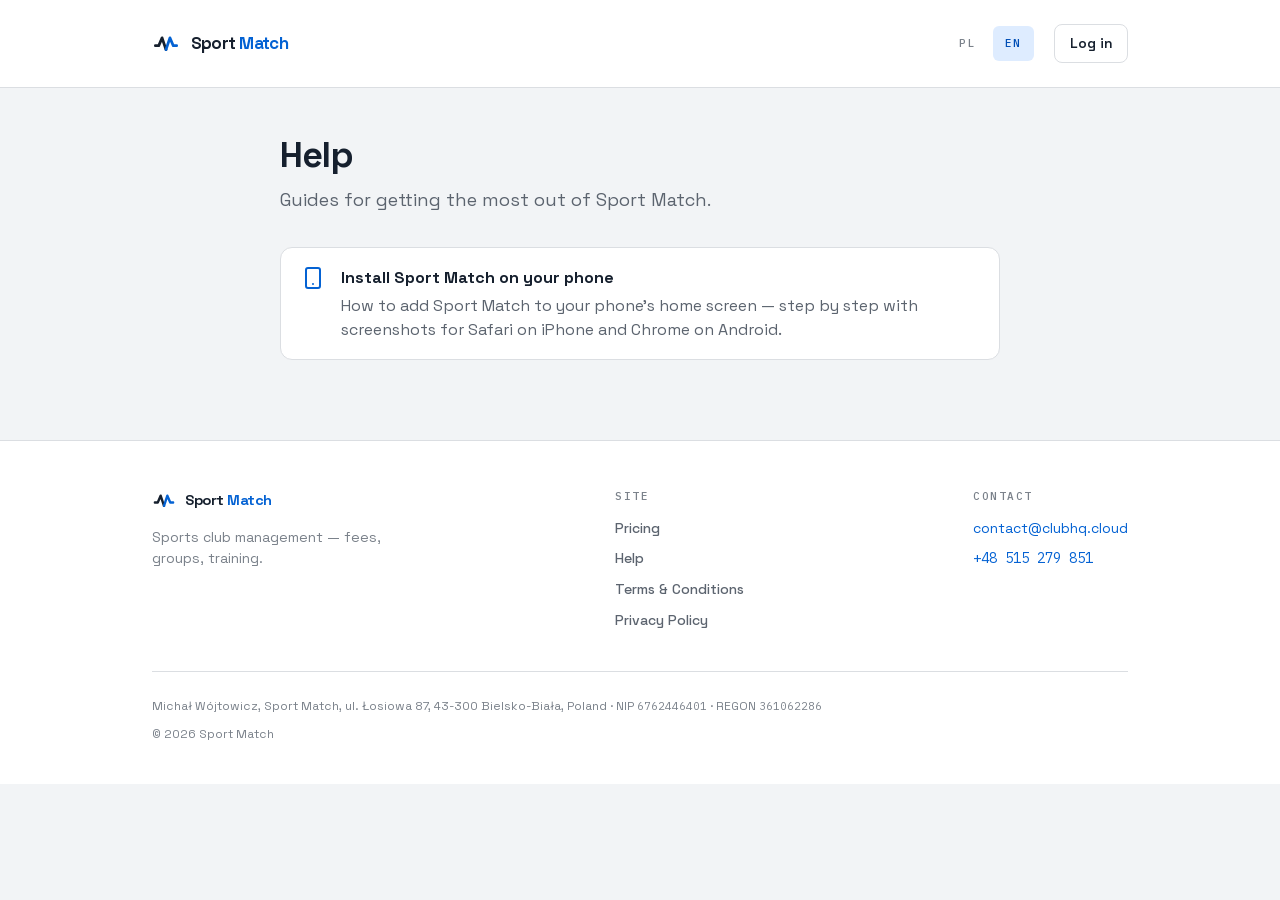
==== help/index.html @ 6a8a887e "Help" ====
<!DOCTYPE html>
<html lang="en">
<head>
    <meta charset="UTF-8">
    <meta name="viewport" content="width=device-width, initial-scale=1.0">
    <title>Help — Sport Match</title>
    <meta name="description" content="Guides for getting the most out of Sport Match.">
    <link rel="canonical" href="https://clubhq.cloud/help/">
    <link rel="alternate" hreflang="en" href="https://clubhq.cloud/help/">
    <link rel="alternate" hreflang="pl" href="https://clubhq.cloud/pomoc/">
    <link rel="alternate" hreflang="x-default" href="https://clubhq.cloud/pomoc/">
    <meta name="theme-color" content="#1a1d29">
    <link rel="icon" href="/favicon.ico" type="image/x-icon">
    <link rel="preload" href="/fonts/space-grotesk-300-700-latin.woff2" as="font" type="font/woff2" crossorigin>
    <link rel="stylesheet" href="/style.css">
    <script src="/script.js" defer></script>
</head>
<body class="lang-en">
    <!-- Generated by tools/help/build.py from tools/help/content.py — edit those, not this file. -->
    <header class="site-header">
        <div class="container">
            <div class="topbar">
                <a href="/" class="lockup tone-auto">
                    <svg viewBox="0 0 100 100" role="img" aria-label="Sport Match">
                        <path d="M12 56 H24 L36 28 L50 70" fill="none" stroke="currentColor" stroke-width="10" stroke-linecap="round" stroke-linejoin="round"/>
                        <path d="M50 70 L64 28 L76 56 H88" fill="none" stroke="var(--chq-mark-accent)" stroke-width="10" stroke-linecap="round" stroke-linejoin="round"/>
                    </svg>
                    <span class="lockup-word">Sport <span>Match</span></span>
                </a>

                <div class="topbar-actions">
                    <div class="lang-switch">
                        <a class="lang-btn" href="/pomoc/" hreflang="pl">PL</a>
                        <a class="lang-btn" href="/help/" hreflang="en" aria-current="page">EN</a>
                    </div>

                    <a href="https://app.clubhq.cloud" class="btn btn-sm btn-ghost">Log in</a>
                </div>
            </div>
        </div>
    </header>

    <main class="help">
        <div class="container">
            <h1>Help</h1>
            <p class="help-lead">Guides for getting the most out of Sport Match.</p>

            <ul class="help-index">
                <li>
                    <a href="/help/install-app/">
                        <span class="help-index-icon"><svg class="icon" viewBox="0 0 24 24" fill="none" stroke="currentColor" stroke-width="2" stroke-linecap="round" stroke-linejoin="round" aria-hidden="true"><rect width="14" height="20" x="5" y="2" rx="2" ry="2"/><path d="M12 18h.01"/></svg></span>
                        <span>
                            <strong>Install Sport Match on your phone</strong>
                            <span>How to add Sport Match to your phone’s home screen — step by step with screenshots for Safari on iPhone and Chrome on Android.</span>
                        </span>
                    </a>
                </li>
            </ul>
        </div>
    </main>

    <footer>
        <div class="container">
            <div class="footer-grid">
                <div class="footer-brand">
                    <a href="/" class="lockup tone-auto">
                        <svg viewBox="0 0 100 100" role="img" aria-label="Sport Match">
                            <path d="M12 56 H24 L36 28 L50 70" fill="none" stroke="currentColor" stroke-width="10" stroke-linecap="round" stroke-linejoin="round"/>
                            <path d="M50 70 L64 28 L76 56 H88" fill="none" stroke="var(--chq-mark-accent)" stroke-width="10" stroke-linecap="round" stroke-linejoin="round"/>
                        </svg>
                        <span class="lockup-word">Sport <span>Match</span></span>
                    </a>
                    <p class="footer-tagline" lang="pl">Zarządzanie klubem sportowym — składki, grupy, treningi.</p>
                    <p class="footer-tagline" lang="en">Sports club management — fees, groups, training.</p>
                </div>

                <nav class="footer-nav">
                    <p class="col-label" lang="pl">Serwis</p>
                    <p class="col-label" lang="en">Site</p>
                    <a href="/#pricing" lang="pl">Cennik</a>
                    <a href="/#pricing" lang="en">Pricing</a>
                    <a href="/pomoc/" lang="pl">Pomoc</a>
                    <a href="/help/" lang="en">Help</a>
                    <a href="/regulamin.html" lang="pl">Regulamin</a>
                    <a href="/terms-and-conditions.html" lang="en">Terms &amp; Conditions</a>
                    <a href="/polityka-prywatnosci.html" lang="pl">Polityka Prywatności</a>
                    <a href="/privacy-policy.html" lang="en">Privacy Policy</a>
                </nav>

                <div class="footer-contact">
                    <p class="col-label" lang="pl">Kontakt</p>
                    <p class="col-label" lang="en">Contact</p>
                    <a href="mailto:kontakt@clubhq.cloud" lang="pl">kontakt@clubhq.cloud</a>
                    <a href="mailto:contact@clubhq.cloud" lang="en">contact@clubhq.cloud</a>
                    <a class="data-num" href="tel:+48515279851">+48 515 279 851</a>
                </div>
            </div>

            <div class="footer-legal">
                <p lang="pl">Michał Wójtowicz, Sport Match, ul. Łosiowa 87, 43-300 Bielsko-Biała &middot; NIP <span class="data-num">6762446401</span> &middot; REGON <span class="data-num">361062286</span></p>
                <p lang="en">Michał Wójtowicz, Sport Match, ul. Łosiowa 87, 43-300 Bielsko-Biała, Poland &middot; NIP <span class="data-num">6762446401</span> &middot; REGON <span class="data-num">361062286</span></p>
                <p>&copy; 2026 Sport Match</p>
            </div>
        </div>
    </footer>
</body>
</html>
---- style.css ----
/* ===========================================================================
   Sport Match (clubhq.cloud) — built on the Sport Match application's design system.

   Every colour below is copied from the app's own tokens
   (AppFrontend/ds-bundle/tokens/colors.css). Nothing here is invented: the
   accent is the logo's offset stem, the neutrals are the cool hue-258 ramp,
   and the status hues sit in the same lightness/chroma band with only the
   hue changing.

   The system's rule for type is that it splits by what the reader *does*
   with it: Space Grotesk for everything read as language, IBM Plex Mono for
   everything compared — amounts, dates, IDs, phone numbers, column headers.

   Surfaces are flat: a hairline border, rounded-xl, no shadow. Elevation
   (shadow-lg) is reserved for things that overlap.
   =========================================================================== */

/* --- Brand webfonts, self-hosted -------------------------------------------
   Vendored from the app (frontend/src/assets/fonts) so the site has no
   third-party runtime dependency and no FOUT from a cross-origin round trip.
   Both are SIL Open Font License 1.1 — see fonts/OFL-*.txt.

   Subsets: latin + latin-ext. latin-ext is required, not optional: the Polish
   copy needs ą ć ę ł ń ó ś ź ż. */

@font-face {
    font-family: 'Space Grotesk';
    font-style: normal;
    font-weight: 300 700;
    font-display: swap;
    src: url('fonts/space-grotesk-300-700-latin-ext.woff2') format('woff2');
    unicode-range: U+0100-02BA, U+02BD-02C5, U+02C7-02CC, U+02CE-02D7, U+02DD-02FF, U+0304, U+0308, U+0329, U+1D00-1DBF, U+1E00-1E9F, U+1EF2-1EFF, U+2020, U+20A0-20AB, U+20AD-20C0, U+2113, U+2C60-2C7F, U+A720-A7FF;
}
@font-face {
    font-family: 'Space Grotesk';
    font-style: normal;
    font-weight: 300 700;
    font-display: swap;
    src: url('fonts/space-grotesk-300-700-latin.woff2') format('woff2');
    unicode-range: U+0000-00FF, U+0131, U+0152-0153, U+02BB-02BC, U+02C6, U+02DA, U+02DC, U+0304, U+0308, U+0329, U+2000-206F, U+20AC, U+2122, U+2191, U+2193, U+2212, U+2215, U+FEFF, U+FFFD;
}
@font-face {
    font-family: 'IBM Plex Mono';
    font-style: normal;
    font-weight: 400;
    font-display: swap;
    src: url('fonts/ibm-plex-mono-400-latin-ext.woff2') format('woff2');
    unicode-range: U+0100-02BA, U+02BD-02C5, U+02C7-02CC, U+02CE-02D7, U+02DD-02FF, U+0304, U+0308, U+0329, U+1D00-1DBF, U+1E00-1E9F, U+1EF2-1EFF, U+2020, U+20A0-20AB, U+20AD-20C0, U+2113, U+2C60-2C7F, U+A720-A7FF;
}
@font-face {
    font-family: 'IBM Plex Mono';
    font-style: normal;
    font-weight: 400;
    font-display: swap;
    src: url('fonts/ibm-plex-mono-400-latin.woff2') format('woff2');
    unicode-range: U+0000-00FF, U+0131, U+0152-0153, U+02BB-02BC, U+02C6, U+02DA, U+02DC, U+0304, U+0308, U+0329, U+2000-206F, U+20AC, U+2122, U+2191, U+2193, U+2212, U+2215, U+FEFF, U+FFFD;
}
@font-face {
    font-family: 'IBM Plex Mono';
    font-style: normal;
    font-weight: 500;
    font-display: swap;
    src: url('fonts/ibm-plex-mono-500-latin-ext.woff2') format('woff2');
    unicode-range: U+0100-02BA, U+02BD-02C5, U+02C7-02CC, U+02CE-02D7, U+02DD-02FF, U+0304, U+0308, U+0329, U+1D00-1DBF, U+1E00-1E9F, U+1EF2-1EFF, U+2020, U+20A0-20AB, U+20AD-20C0, U+2113, U+2C60-2C7F, U+A720-A7FF;
}
@font-face {
    font-family: 'IBM Plex Mono';
    font-style: normal;
    font-weight: 500;
    font-display: swap;
    src: url('fonts/ibm-plex-mono-500-latin.woff2') format('woff2');
    unicode-range: U+0000-00FF, U+0131, U+0152-0153, U+02BB-02BC, U+02C6, U+02DA, U+02DC, U+0304, U+0308, U+0329, U+2000-206F, U+20AC, U+2122, U+2191, U+2193, U+2212, U+2215, U+FEFF, U+FFFD;
}

/* ===========================================================================
   Tokens
   =========================================================================== */

:root {
    /* --- brand ramps, from the app's tokens/colors.css --------------------- */
    --color-slate-50:  oklch(96.5% .004 258);
    --color-slate-100: oklch(93.5% .005 258);
    --color-slate-200: oklch(90%   .006 258);
    --color-slate-300: oklch(84%   .008 258);
    --color-slate-400: oklch(72%   .012 258);
    --color-slate-500: oklch(60%   .016 258);
    --color-slate-600: oklch(50%   .02  258);
    --color-slate-700: oklch(38%   .024 258);
    --color-slate-800: oklch(30%   .028 258);
    --color-slate-900: oklch(24%   .03  258);
    --color-slate-950: oklch(19%   .03  258);

    --color-indigo-50:  oklch(97.5% .012 258);
    --color-indigo-100: oklch(94%   .032 258);
    --color-indigo-200: oklch(88%   .062 258);
    --color-indigo-300: oklch(78%   .11  258);
    --color-indigo-400: oklch(72%   .15  258);
    --color-indigo-600: oklch(52%   .19  258);
    --color-indigo-700: oklch(45%   .18  258);
    --color-indigo-800: oklch(38%   .16  258);
    --color-indigo-950: oklch(24%   .08  258);

    --color-green-100: oklch(94% .04  150);
    --color-green-400: oklch(69% .14  150);
    --color-green-700: oklch(44% .115 150);
    --color-green-950: oklch(24% .05  150);

    --color-amber-100: oklch(95% .05  85);
    --color-amber-400: oklch(76% .14  76);
    --color-amber-700: oklch(52% .13  75);
    --color-amber-950: oklch(27% .06  75);

    --color-red-100: oklch(94% .04  25);
    --color-red-400: oklch(67% .17  25);
    --color-red-600: oklch(50% .18  25);
    --color-red-700: oklch(43% .155 25);
    --color-red-950: oklch(24% .07  25);

    --color-ink:            oklch(24% .03 258);
    --color-accent:         oklch(52% .19 258);
    --color-accent-on-dark: oklch(68% .16 258);
    --surface-inverse:      oklch(21% .03 258);

    /* --- type ------------------------------------------------------------- */
    --font-sans: 'Space Grotesk', ui-sans-serif, system-ui, -apple-system, sans-serif;
    --font-mono: 'IBM Plex Mono', ui-monospace, 'SFMono-Regular', Menlo, monospace;

    --text-xs:   .75rem;
    --text-sm:   .875rem;
    --text-base: 1rem;
    --text-lg:   1.125rem;
    --text-xl:   1.25rem;
    --text-2xl:  1.5rem;
    --text-3xl:  1.875rem;
    --text-4xl:  2.25rem;

    /* The app's scale stops at 4xl because product screens never need display
       type. A landing page does, so it is extended upward on the same ratio —
       and obeys the system's own rule that the bigger a heading gets, the
       tighter it tracks. */
    --text-display: clamp(2.25rem, 1.15rem + 4.4vw, 3.5rem);
    --text-section: clamp(1.875rem, 1.55rem + 1.1vw, 2.25rem);

    /* --- shape, motion, measure ------------------------------------------- */
    --radius-md: .375rem;
    --radius-lg: .5rem;
    --radius-xl: .75rem;

    --ease-brand: cubic-bezier(.2, .7, .2, 1);
    --dur-color: 120ms;   /* colour / hover   */
    --dur-ui:    180ms;   /* switch / tab     */
    --dur-panel: 260ms;   /* dialog / toast   */

    --container:       64rem;   /* --container-5xl */
    --container-prose: 48rem;   /* --container-3xl, for legal pages */

    /* Shadows are cool and tight — ink at 5–12% alpha, never black. */
    --shadow-lg: 0 4px 8px oklch(24% .03 258 / .06), 0 20px 44px oklch(24% .03 258 / .12);

    /* --- semantic roles, named as the design system names them ------------ */
    --surface-page:   var(--color-slate-50);
    --surface-card:   #fff;
    --surface-inset:  var(--color-slate-100);
    --surface-hero:   var(--surface-inverse);
    --border-subtle:  var(--color-slate-200);
    --border-default: var(--color-slate-300);
    --text-primary:   var(--color-slate-900);
    --text-secondary: var(--color-slate-600);
    --text-tertiary:  var(--color-slate-500);
    --accent-text:    var(--color-accent);
    --accent-soft-bg: var(--color-indigo-100);
    --accent-soft-fg: var(--color-indigo-700);

    --action-primary:        var(--color-indigo-600);
    --action-primary-hover:  var(--color-indigo-700);
    --action-primary-active: var(--color-indigo-800);

    --success-bg: var(--color-green-100); --success-fg: var(--color-green-700);
    --warning-bg: var(--color-amber-100); --warning-fg: var(--color-amber-700);
    --danger-bg:  var(--color-red-100);   --danger-fg:  var(--color-red-700);
}

/* Dark theme. The app pairs every light class with a `dark:` variant, so the
   site does too. Not an inversion: the ink hero lifts to slate-900 so it still
   reads as a panel above a slate-950 page, and accent text moves to
   --accent-on-dark, which is exactly what that token exists for.

   Driven by the OS preference. The [data-theme] blocks below let a theme
   toggle override it later — matching the app's own ThemeSwitcher — without
   touching any of the styling above. */
@media (prefers-color-scheme: dark) {
    :root {
        --surface-page:   var(--color-slate-950);
        --surface-card:   var(--color-slate-900);
        --surface-inset:  var(--color-slate-800);
        --surface-hero:   var(--color-slate-900);
        --border-subtle:  var(--color-slate-800);
        --border-default: var(--color-slate-700);
        --text-primary:   var(--color-slate-100);
        --text-secondary: var(--color-slate-300);
        --text-tertiary:  var(--color-slate-400);
        --accent-text:    var(--color-accent-on-dark);
        --accent-soft-bg: var(--color-indigo-950);
        --accent-soft-fg: var(--color-indigo-400);
        --success-bg: var(--color-green-950); --success-fg: var(--color-green-400);
        --warning-bg: var(--color-amber-950); --warning-fg: var(--color-amber-400);
        --danger-bg:  var(--color-red-950);   --danger-fg:  var(--color-red-400);
    }
}

:root[data-theme="dark"] {
    --surface-page:   var(--color-slate-950);
    --surface-card:   var(--color-slate-900);
    --surface-inset:  var(--color-slate-800);
    --surface-hero:   var(--color-slate-900);
    --border-subtle:  var(--color-slate-800);
    --border-default: var(--color-slate-700);
    --text-primary:   var(--color-slate-100);
    --text-secondary: var(--color-slate-300);
    --text-tertiary:  var(--color-slate-400);
    --accent-text:    var(--color-accent-on-dark);
    --accent-soft-bg: var(--color-indigo-950);
    --accent-soft-fg: var(--color-indigo-400);
    --success-bg: var(--color-green-950); --success-fg: var(--color-green-400);
    --warning-bg: var(--color-amber-950); --warning-fg: var(--color-amber-400);
    --danger-bg:  var(--color-red-950);   --danger-fg:  var(--color-red-400);
}

:root[data-theme="light"] {
    --surface-page:   var(--color-slate-50);
    --surface-card:   #fff;
    --surface-inset:  var(--color-slate-100);
    --surface-hero:   var(--surface-inverse);
    --border-subtle:  var(--color-slate-200);
    --border-default: var(--color-slate-300);
    --text-primary:   var(--color-slate-900);
    --text-secondary: var(--color-slate-600);
    --text-tertiary:  var(--color-slate-500);
    --accent-text:    var(--color-accent);
    --accent-soft-bg: var(--color-indigo-100);
    --accent-soft-fg: var(--color-indigo-700);
    --success-bg: var(--color-green-100); --success-fg: var(--color-green-700);
    --warning-bg: var(--color-amber-100); --warning-fg: var(--color-amber-700);
    --danger-bg:  var(--color-red-100);   --danger-fg:  var(--color-red-700);
}

/* ===========================================================================
   Base
   =========================================================================== */

*, *::before, *::after {
    box-sizing: border-box;
}

body {
    margin: 0;
    font-family: var(--font-sans);
    font-size: var(--text-base);
    line-height: 1.5;
    color: var(--text-primary);
    background-color: var(--surface-page);
    -webkit-font-smoothing: antialiased;
    -moz-osx-font-smoothing: grayscale;
}

/* Space Grotesk needs negative tracking as it scales up, and headings are the
   one place the brand is emphatic about it. */
h1, h2, h3, h4 {
    margin: 0;
    font-weight: 700;
    text-wrap: balance;
}

h1 { letter-spacing: -.035em; line-height: 1.06; }
h2 { letter-spacing: -.03em;  line-height: 1.12; }
h3, h4 { letter-spacing: -.02em; }

p {
    margin: 0;
    text-wrap: pretty;
}

a {
    color: var(--accent-text);
    text-decoration: none;
}

a:hover {
    text-decoration: underline;
}

/* Focus is a 3px accent ring at 32% — never a browser default outline. */
:focus-visible {
    outline: 3px solid oklch(52% .19 258 / .32);
    outline-offset: 1px;
    border-radius: var(--radius-md);
}

table {
    border-collapse: collapse;
    font-variant-numeric: tabular-nums;
}

img {
    max-width: 100%;
}

/* --- the brand text roles, from the app's index.css --------------------- */

/* Small mono label above a heading. */
.eyebrow {
    font-family: var(--font-mono);
    font-size: 11px;
    font-weight: 500;
    line-height: 1.45;
    letter-spacing: .2em;
    text-transform: uppercase;
}

/* Table column header — same device, tracked tighter because a header row
   carries several side by side. */
.col-label {
    font-family: var(--font-mono);
    font-size: 11px;
    font-weight: 500;
    line-height: 1.45;
    letter-spacing: .14em;
    text-transform: uppercase;
}

/* Anything the reader compares down a column: money, dates, IDs, phones. */
.data-num {
    font-family: var(--font-mono);
    font-variant-numeric: tabular-nums;
    letter-spacing: 0;
}

/* ===========================================================================
   Layout
   =========================================================================== */

.container {
    width: 100%;
    max-width: var(--container);
    margin-inline: auto;
    padding-inline: 1.5rem;
}

.section {
    padding-block: clamp(3.5rem, 8vw, 5.5rem);
}

.section-inset {
    background-color: var(--surface-inset);
}

.section-head {
    display: flex;
    flex-direction: column;
    gap: .75rem;
    margin-bottom: 2.5rem;
}

.section-head .eyebrow { color: var(--text-tertiary); }
.section-head h2 { font-size: var(--text-section); }

.section-head p {
    color: var(--text-secondary);
    font-size: var(--text-lg);
    max-width: 60ch;
}

/* ===========================================================================
   Brand lockup — Sport Match's "Pulse": a pulse line whose peak forms an M,
   the first half in ink (currentColor), the second in --chq-mark-accent —
   two sides meeting at the low point — so a tone is just a pair of CSS
   values. Per the brand's handoff rules the stroke is never split anywhere
   but that low point, never outlined, and never rotated.
   =========================================================================== */

.lockup {
    display: inline-flex;
    align-items: center;
    gap: .38em;
    font-size: 28px;
    text-decoration: none;
}

.lockup:hover { text-decoration: none; }

.lockup svg {
    width: 1em;
    height: 1em;
    display: block;
    flex: none;
}

.lockup-word {
    font-weight: 700;
    font-size: .6em;
    letter-spacing: -.035em;
    white-space: nowrap;
}

/* Under 360px the bar cannot hold the mark, the wordmark, the language switch
   and the login button at once, so the top bar's lockup falls back to the mark
   alone — the svg carries aria-label="Sport Match", so the link keeps its name. The
   footer lockup has the width to spare and is left whole. */
.topbar .lockup-word { display: none; }

@media (min-width: 22.5rem) {
    .topbar .lockup-word { display: inline; }
}

.lockup-word span { color: var(--chq-mark-accent); }

.tone-auto { color: var(--text-primary); --chq-mark-accent: var(--accent-text); }
.tone-dark { color: #fff; --chq-mark-accent: oklch(72% .15 258); } /* the brand's own accent-on-ink */

/* ===========================================================================
   Top bar — used light on the legal pages, and inside the ink hero on the
   home page (see .hero .topbar below).
   =========================================================================== */

.topbar {
    display: flex;
    align-items: center;
    justify-content: space-between;
    gap: .75rem;
    padding-block: 1.5rem;
}

.site-header {
    border-bottom: 1px solid var(--border-subtle);
    background-color: var(--surface-card);
}

/* Everything that sits opposite the lockup: the language switch, then the way
   into the app. The login button is the only call to action in the bar, so it
   goes last — furthest right, where the eye lands after the copy.

   The gap sets the button apart from the language switch rather than letting
   the two read as one control group: they do unrelated jobs, and the switch is
   quiet text against a bordered call to action.

   Three items on one line is a tight fit on a 360px phone once the label is
   the Polish "Zaloguj się", so the bar runs on narrower gaps and a compact
   button and only loosens up once there is room for it. */
.topbar-actions {
    display: flex;
    align-items: center;
    gap: .75rem;
}

.topbar-actions .btn { padding-inline: .75rem; }

@media (min-width: 30rem) {
    .topbar { gap: 1rem; }
    .topbar-actions { gap: 1.25rem; }
    .topbar-actions .btn { padding-inline: .9rem; }
}

.lang-switch {
    display: flex;
    gap: .25rem;
}

.lang-btn {
    font-family: var(--font-mono);
    font-size: 11px;
    font-weight: 500;
    letter-spacing: .14em;
    text-transform: uppercase;
    padding: .5rem .7rem;
    border-radius: var(--radius-md);
    border: 1px solid transparent;
    background: none;
    cursor: pointer;
    color: var(--text-tertiary);
    transition: color var(--dur-color) var(--ease-brand),
                background-color var(--dur-color) var(--ease-brand),
                border-color var(--dur-color) var(--ease-brand);
}

.lang-btn:hover {
    color: var(--text-primary);
    background-color: var(--surface-inset);
    text-decoration: none;
}

/* On the home page the switch is a pair of buttons toggling one bilingual
   document, so the active one is aria-pressed. On the legal pages each
   language is its own URL, so the switch is a pair of links and the active
   one is aria-current. Same treatment either way. */
.lang-btn[aria-pressed="true"],
.lang-btn[aria-current="page"] {
    color: var(--accent-soft-fg);
    background-color: var(--accent-soft-bg);
}

/* ===========================================================================
   Hero — the one full-bleed ink panel on the site.

   The design system reserves --surface-inverse for exactly two things: the
   marketing/auth panel and tooltips. A landing hero *is* the marketing panel,
   so it gets the ink — and nothing else does, which is what keeps it
   emphatic.
   =========================================================================== */

.hero {
    background-color: var(--surface-hero);
    border-bottom: 1px solid oklch(100% 0 0 / .08);
    color: #fff;

    /* On-ink roles for the hero's own copy and controls. Borders are
       translucent white rather than fixed greys, so they sit correctly on the
       ink at 0.21 (light) and slate-900 (dark) alike. */
    --on-ink-2:      var(--color-slate-300);
    --on-ink-3:      var(--color-slate-400);
    --on-ink-border: oklch(100% 0 0 / .10);
}

.hero .lang-btn { color: var(--on-ink-3); }

.hero .lang-btn:hover {
    color: #fff;
    background-color: oklch(100% 0 0 / .06);
}

.hero .lang-btn[aria-pressed="true"],
.hero .lang-btn[aria-current="page"] {
    color: var(--color-accent-on-dark);
    background-color: oklch(100% 0 0 / .07);
    border-color: var(--on-ink-border);
}

.hero-grid {
    display: grid;
    gap: clamp(2.5rem, 5vw, 4rem);
    padding-block: clamp(2.5rem, 6vw, 4.5rem) clamp(3.5rem, 7vw, 5.5rem);
    align-items: center;
}

@media (min-width: 62rem) {
    .hero-grid { grid-template-columns: 1.05fr .95fr; }
}

.hero-copy {
    display: flex;
    flex-direction: column;
    align-items: flex-start;
    gap: 1.25rem;
}

.hero-copy .eyebrow { color: var(--color-accent-on-dark); }
.hero-copy h1 { font-size: var(--text-display); }

.hero-copy .lede {
    font-size: var(--text-lg);
    line-height: 1.6;
    color: var(--on-ink-2);
    max-width: 46ch;
}

.hero-actions {
    display: flex;
    flex-wrap: wrap;
    gap: .75rem;
    margin-top: .5rem;
}

/* ===========================================================================
   Buttons
   =========================================================================== */

.btn {
    display: inline-flex;
    align-items: center;
    justify-content: center;
    gap: .5rem;
    padding: .8rem 1.35rem;
    font-family: var(--font-sans);
    font-size: var(--text-base);
    font-weight: 600;
    border-radius: var(--radius-lg);
    border: 1px solid transparent;
    cursor: pointer;
    text-decoration: none;
    white-space: nowrap;
    transition: background-color var(--dur-color) var(--ease-brand),
                border-color var(--dur-color) var(--ease-brand),
                color var(--dur-color) var(--ease-brand);
}

.btn:hover { text-decoration: none; }

.btn-primary { background-color: var(--action-primary); color: #fff; }
.btn-primary:hover { background-color: var(--action-primary-hover); }
.btn-primary:active { background-color: var(--action-primary-active); }

.btn-primary:disabled {
    background-color: var(--color-slate-400);
    cursor: default;
}

/* The ghost pair: same shape, one for the ink hero and one for light surfaces
   like the legal pages' header. */
.btn-ghost {
    background: none;
    color: var(--text-primary);
    border-color: var(--border-subtle);
}

.btn-ghost:hover {
    background-color: var(--surface-inset);
    border-color: var(--border-default);
}

.btn-ghost-dark {
    background: none;
    color: #fff;
    border-color: var(--on-ink-border);
}

.btn-ghost-dark:hover {
    background-color: oklch(100% 0 0 / .06);
    border-color: oklch(100% 0 0 / .2);
}

.btn-sm { padding: .5rem .9rem; font-size: var(--text-sm); }
.btn-block { width: 100%; }

/* ===========================================================================
   The hero's product preview.

   Three real screens behind tabs — the week's sessions, who has confirmed for
   them, and what the club is owed. The calendar leads deliberately: it is the
   part of the week a coach actually plans around, and it opens on something
   the visitor can act on rather than on somebody's arrears.

   The product is themeable, so the preview carries the app's own theme
   switcher and demonstrates it. Both states are one token set, swapped by
   [data-preview-theme]; every rule below reads a token and never a theme
   value directly, which is the same discipline the page itself uses.

   Dark is the default: on the ink panel it recedes, so the headline still
   leads. Switched to bright it becomes a light panel sitting on dark — the
   "things that overlap" case the system reserves shadow-lg for — so
   elevation appears exactly then and not before.
   =========================================================================== */

.preview {
    /* --- dark (default): translucent white over the ink panel ------------- */
    --app-card:      oklch(100% 0 0 / .04);
    --app-inset:     oklch(100% 0 0 / .02);
    --app-rule:      oklch(100% 0 0 / .08);
    --app-border:    oklch(100% 0 0 / .10);
    --app-ink:       #fff;
    --app-3:         var(--color-slate-400);
    --app-avatar-bg: oklch(100% 0 0 / .10);
    --app-shadow:    none;

    --app-paid-bg: oklch(69% .14 150 / .16); --app-paid-fg: var(--color-green-400);
    --app-due-bg:  oklch(76% .14 76  / .16); --app-due-fg:  var(--color-amber-400);
    --app-over-bg: oklch(67% .17 25  / .16); --app-over-fg: var(--color-red-400);

    --app-amt-over: var(--color-red-400);
    --app-amt-due:  var(--color-amber-400);
    --app-amt-zero: var(--color-slate-400);

    /* Tabs and theme switcher, mirroring ThemeSwitcher.tsx's compact variant. */
    --app-btn-fg:       var(--color-slate-400);
    --app-btn-hover-bg: oklch(100% 0 0 / .06);
    --app-btn-on-bg:    oklch(24% .08 258 / .55);
    --app-btn-on-fg:    var(--color-indigo-300);

    background-color: var(--app-card);
    border: 1px solid var(--app-border);
    border-radius: var(--radius-xl);
    overflow: hidden;
    box-shadow: var(--app-shadow);
    /* .hero sets color:#fff — anchor it so nothing inside inherits by accident. */
    color: var(--app-ink);
}

/* --- bright: the app's own default surface ------------------------------ */
.preview[data-preview-theme="light"] {
    --app-card:      #fff;
    --app-inset:     var(--color-slate-50);
    --app-rule:      var(--color-slate-200);
    --app-border:    var(--color-slate-300);
    --app-ink:       var(--color-slate-900);
    --app-3:         var(--color-slate-500);
    --app-avatar-bg: var(--color-slate-100);
    --app-shadow:    var(--shadow-lg);

    --app-paid-bg: var(--color-green-100); --app-paid-fg: var(--color-green-700);
    --app-due-bg:  var(--color-amber-100); --app-due-fg:  var(--color-amber-700);
    --app-over-bg: var(--color-red-100);   --app-over-fg: var(--color-red-700);

    --app-amt-over: var(--color-red-600);
    --app-amt-due:  var(--color-amber-700);
    --app-amt-zero: var(--color-slate-400);

    --app-btn-fg:       var(--color-slate-500);
    --app-btn-hover-bg: var(--color-slate-50);
    --app-btn-on-bg:    var(--color-indigo-50);
    --app-btn-on-fg:    var(--color-indigo-700);
}

.preview-head {
    display: flex;
    align-items: center;
    justify-content: space-between;
    flex-wrap: wrap;
    gap: .5rem 1rem;
    padding: .7rem .8rem;
    border-bottom: 1px solid var(--app-rule);
}

/* Tabs carry the same mono label treatment as a column header — they name
   three screens, which is exactly what a col-label does elsewhere. */
.preview-tabs {
    display: flex;
    align-items: center;
    gap: .15rem;
    min-width: 0;
}

.preview-tabs button {
    font-family: var(--font-mono);
    font-size: 11px;
    font-weight: 500;
    letter-spacing: .14em;
    text-transform: uppercase;
    white-space: nowrap;
    padding: .4rem .6rem;
    border: 0;
    border-radius: var(--radius-md);
    background: none;
    color: var(--app-btn-fg);
    cursor: pointer;
    transition: background-color var(--dur-color) var(--ease-brand),
                color var(--dur-color) var(--ease-brand);
}

.preview-tabs button:hover { background-color: var(--app-btn-hover-bg); }

.preview-tabs button[aria-selected="true"] {
    background-color: var(--app-btn-on-bg);
    color: var(--app-btn-on-fg);
}

.preview-panel[hidden] { display: none; }

.preview-note {
    padding: .95rem 1.25rem .35rem;
    font-size: var(--text-sm);
    color: var(--app-3);
}

/* Icon-only buttons in a row — geometry lifted from the compact variant:
   p-1.5, rounded-md, gap-1, 14px lucide icons. */
.preview-theme {
    display: flex;
    align-items: center;
    gap: .25rem;
    flex: none;
}

.preview-theme button {
    display: grid;
    place-items: center;
    padding: .375rem;
    background: none;
    border: 0;
    border-radius: var(--radius-md);
    color: var(--app-btn-fg);
    cursor: pointer;
    transition: background-color var(--dur-color) var(--ease-brand),
                color var(--dur-color) var(--ease-brand);
}

.preview-theme button:hover { background-color: var(--app-btn-hover-bg); }

.preview-theme button[aria-pressed="true"] {
    background-color: var(--app-btn-on-bg);
    color: var(--app-btn-on-fg);
}

.preview-theme svg { width: 14px; height: 14px; display: block; }

.preview-scroll { overflow-x: auto; }

.preview table { width: 100%; min-width: 22rem; }

.preview thead th {
    padding: .7rem 1.25rem;
    text-align: left;
    color: var(--app-3);
    border-bottom: 1px solid var(--app-rule);
    font-weight: 500;
}

.preview thead th.num,
.preview tbody td.num { text-align: right; }

.preview tbody td {
    padding: .85rem 1.25rem;
    font-size: var(--text-sm);
    border-bottom: 1px solid var(--app-rule);
}

.preview tbody tr:last-child td { border-bottom: 0; }

.preview .person {
    display: flex;
    align-items: center;
    gap: .6rem;
    color: var(--app-ink);
}

.avatar {
    width: 26px;
    height: 26px;
    border-radius: 999px;
    flex: none;
    background-color: var(--app-avatar-bg);
    border: 1px solid var(--app-rule);
    font-family: var(--font-mono);
    font-size: 10px;
    font-weight: 500;
    display: grid;
    place-items: center;
    color: var(--app-3);
}

.preview-foot {
    display: flex;
    align-items: baseline;
    justify-content: space-between;
    gap: 1rem;
    padding: .9rem 1.25rem;
    border-top: 1px solid var(--app-rule);
    background-color: var(--app-inset);
}

.preview-foot .col-label { color: var(--app-3); }

.preview-foot .total {
    font-size: var(--text-base);
    font-weight: 500;
    color: var(--app-amt-over);
}

/* Amounts carry their state in colour as well as in sign. */
.preview .amt-overdue { color: var(--app-amt-over); }
.preview .amt-due     { color: var(--app-amt-due); }
.preview .amt-zero    { color: var(--app-amt-zero); }

/* ===========================================================================
   Status chips
   =========================================================================== */

.chip {
    display: inline-block;
    padding: .2rem .5rem;
    border-radius: var(--radius-md);
    font-family: var(--font-mono);
    font-size: 10px;
    font-weight: 500;
    letter-spacing: .1em;
    text-transform: uppercase;
    white-space: nowrap;
}

/* Inside the preview the chips follow the preview's own theme. */
.preview .chip-paid    { background-color: var(--app-paid-bg); color: var(--app-paid-fg); }
.preview .chip-due     { background-color: var(--app-due-bg);  color: var(--app-due-fg); }
.preview .chip-overdue { background-color: var(--app-over-bg); color: var(--app-over-fg); }

/* Everywhere else they follow the page theme. */
.chip-success { background-color: var(--success-bg); color: var(--success-fg); }
.chip-warning { background-color: var(--warning-bg); color: var(--warning-fg); }
.chip-danger  { background-color: var(--danger-bg);  color: var(--danger-fg); }
.chip-accent  { background-color: var(--accent-soft-bg); color: var(--accent-soft-fg); }

/* ===========================================================================
   Feature cards — flat, hairline, no shadow.
   =========================================================================== */

.card-grid {
    display: grid;
    gap: 1.25rem;
}

@media (min-width: 40rem) {
    .card-grid { grid-template-columns: repeat(2, 1fr); }
}

.card {
    background-color: var(--surface-card);
    border: 1px solid var(--border-subtle);
    border-radius: var(--radius-xl);
    padding: 1.5rem;
    display: flex;
    flex-direction: column;
    gap: .6rem;
    transition: border-color var(--dur-ui) var(--ease-brand);
}

.card:hover { border-color: var(--border-default); }
.card .eyebrow { color: var(--accent-text); }
.card h3 { font-size: var(--text-xl); }

.card p {
    color: var(--text-secondary);
    font-size: var(--text-sm);
    line-height: 1.65;
}

.card-fields {
    display: flex;
    flex-wrap: wrap;
    gap: .4rem;
    margin-top: auto;
    padding-top: 1rem;
    border-top: 1px solid var(--border-subtle);
}

.field {
    font-family: var(--font-mono);
    font-size: 10px;
    font-weight: 500;
    letter-spacing: .1em;
    text-transform: uppercase;
    color: var(--text-tertiary);
    background-color: var(--surface-inset);
    border-radius: var(--radius-md);
    padding: .25rem .5rem;
}

/* ===========================================================================
   Pricing — a comparison table, not three cards.

   The system's rule is that anything read *down a column* is mono and
   tabular. Three prices beside three member limits is the definition of that,
   so pricing gets the same treatment the app gives money everywhere else.
   =========================================================================== */

.price-wrap {
    background-color: var(--surface-card);
    border: 1px solid var(--border-subtle);
    border-radius: var(--radius-xl);
    overflow: hidden;
}

.price-scroll { overflow-x: auto; }

.price-table {
    width: 100%;
    min-width: 34rem;
}

.price-table thead th {
    padding: .9rem 1.25rem;
    text-align: left;
    font-weight: 500;
    color: var(--text-tertiary);
    background-color: var(--surface-inset);
    border-bottom: 1px solid var(--border-subtle);
}

.price-table th.num, .price-table td.num,
.price-table th.act, .price-table td.act { text-align: right; }

.price-table tbody td {
    padding: 1.1rem 1.25rem;
    border-bottom: 1px solid var(--border-subtle);
    vertical-align: middle;
}

.price-table tbody tr:last-child td { border-bottom: 0; }

.price-table .plan {
    display: flex;
    align-items: center;
    gap: .6rem;
    font-size: var(--text-lg);
    font-weight: 600;
    letter-spacing: -.02em;
}

.price-table .limit {
    color: var(--text-secondary);
    font-size: var(--text-sm);
}

.price-table .amount {
    font-size: var(--text-xl);
    font-weight: 500;
}

/* The recommended row is marked by an accent stripe on the row itself — the
   one place the accent is used as a surface outside a button. */
.price-table tr.featured { background-color: var(--accent-soft-bg); }
.price-table tr.featured td:first-child { box-shadow: inset 3px 0 0 var(--action-primary); }
.price-table tr.featured .amount { color: var(--accent-soft-fg); }

/* ---------------------------------------------------------------------------
   Plan comparison
   The table IS the comparison: one column per plan, one row per capability, so
   the difference between the two plans is read down a column rather than
   reconstructed from two separate feature lists. The AI Boost column carries
   the accent as a surface for its whole height — the same "accent as a
   surface only here" exception the old featured row had, moved from a row to
   a column because that is the axis that now means something.
   --------------------------------------------------------------------------- */

.plan-table {
    width: 100%;
    /* Four columns now — the feature label plus three plans. Below this the wrapper
       scrolls horizontally rather than letting the columns crush together. */
    min-width: 58rem;
    border-collapse: collapse;
}

.plan-table thead th {
    padding: 1.25rem;
    text-align: left;
    vertical-align: bottom;
    background-color: var(--surface-inset);
    border-bottom: 1px solid var(--border-subtle);
    font-weight: 500;
}

/* Each plan header stacks name / price / unit / who it covers. */
.plan-table .plan-col { text-align: center; }

.plan-table .plan-name {
    display: flex;
    align-items: center;
    justify-content: center;
    flex-wrap: wrap;
    gap: .5rem;
    font-size: var(--text-lg);
    font-weight: 600;
    letter-spacing: -.02em;
    color: var(--text-primary);
}

.plan-table .plan-col .amount {
    display: block;
    margin-top: .5rem;
    font-size: var(--text-2xl);
    font-weight: 500;
    line-height: 1.1;
}

.plan-table :where(.per) {
    display: block;
    font-size: var(--text-xs);
    color: var(--text-tertiary);
}

.plan-table :where(.plan-for) {
    display: block;
    margin-top: .35rem;
    font-size: var(--text-xs);
    color: var(--text-secondary);
}

.plan-table tbody th,
.plan-table tfoot th {
    padding: .95rem 1.25rem;
    text-align: left;
    font-weight: 500;
    color: var(--text-primary);
    border-bottom: 1px solid var(--border-subtle);
    max-width: 30rem;
}

.plan-table tbody td,
.plan-table tfoot td {
    padding: .95rem 1.25rem;
    text-align: center;
    border-bottom: 1px solid var(--border-subtle);
    vertical-align: middle;
}

/* The two AI-only rows carry a short line of explanation, because "AI
   assistant" on its own does not tell a coach what changes on a Sunday
   evening. Everything above them is self-evident and gets no note. */
.plan-table :where(.row-note) {
    display: block;
    margin-top: .3rem;
    font-size: var(--text-sm);
    font-weight: 400;
    color: var(--text-secondary);
    line-height: 1.6;
    max-width: 46ch;
}

.plan-table .row-new th { padding-top: 1.15rem; padding-bottom: 1.15rem; }

/* Keeps "+30 zł" and the two CTA buttons on one line — these cells are narrow by
   design and a wrapped price reads as two numbers. */
.plan-table .mark { white-space: nowrap; }

.plan-table .tick {
    color: var(--success-fg);
    font-size: var(--text-lg);
    line-height: 1;
}

.plan-table .dash {
    color: var(--text-tertiary);
    font-size: var(--text-lg);
    line-height: 1;
}

/* The accent column. `featured` is on every cell rather than a column element
   because a <col> cannot paint over the cells' own borders. */
.plan-table .featured { background-color: var(--accent-soft-bg); }
.plan-table thead th.featured .plan-name,
.plan-table thead th.featured .amount { color: var(--accent-soft-fg); }

.plan-table tfoot th,
.plan-table tfoot td {
    border-bottom: 0;
    border-top: 1px solid var(--border-default);
}

.plan-table tfoot .amount {
    font-size: var(--text-base);
    font-weight: 500;
}

.plan-table tfoot .cta-row th,
.plan-table tfoot .cta-row td { border-top: 0; padding-top: 0; }

/* Screen-reader-only, so a ✓ is announced as what it means. The site's own
   language switch hides the inactive copy with display:none, which layers over
   this correctly: the wrong language is gone, the right one is unseen but read. */
.sr-only {
    position: absolute;
    width: 1px;
    height: 1px;
    padding: 0;
    margin: -1px;
    overflow: hidden;
    clip-path: inset(50%);
    white-space: nowrap;
    border: 0;
}

@media (max-width: 40rem) {
    .plan-table .row-note { display: none; }
}

.price-notes {
    display: flex;
    flex-direction: column;
    gap: .6rem;
    margin-top: 1.5rem;
}

.price-notes .note {
    font-size: var(--text-sm);
    font-weight: 500;
}

.price-notes .fine {
    font-size: var(--text-xs);
    color: var(--text-tertiary);
    line-height: 1.7;
    max-width: 70ch;
}

/* ===========================================================================
   Footer — light, hairline rule. Identifiers (NIP, REGON, phone) are set in
   mono, because the system's split is by what the reader does with the text:
   language in Space Grotesk, anything compared or copied in Plex Mono.
   =========================================================================== */

footer {
    border-top: 1px solid var(--border-subtle);
    padding-block: 3rem 2.5rem;
    background-color: var(--surface-card);
}

.footer-grid {
    display: flex;
    flex-direction: column;
    gap: 2rem;
}

@media (min-width: 48rem) {
    .footer-grid {
        flex-direction: row;
        justify-content: space-between;
        gap: 3rem;
    }
}

.footer-brand {
    display: flex;
    flex-direction: column;
    gap: .85rem;
    align-items: flex-start;
}

.footer-brand .lockup { font-size: 24px; }

.footer-tagline {
    font-size: var(--text-sm);
    color: var(--text-tertiary);
    max-width: 26ch;
}

.footer-nav,
.footer-contact {
    display: flex;
    flex-direction: column;
    gap: .6rem;
}

.footer-nav .col-label,
.footer-contact .col-label {
    color: var(--text-tertiary);
    margin-bottom: .2rem;
}

.footer-nav a {
    color: var(--text-secondary);
    font-size: var(--text-sm);
    font-weight: 500;
}

.footer-nav a:hover { color: var(--accent-text); }

.footer-contact a { font-size: var(--text-sm); }

.footer-legal {
    margin-top: 2.5rem;
    padding-top: 1.5rem;
    border-top: 1px solid var(--border-subtle);
    display: flex;
    flex-direction: column;
    gap: .5rem;
}

.footer-legal p {
    font-size: var(--text-xs);
    color: var(--text-tertiary);
    line-height: 1.7;
}

.footer-legal .data-num { font-size: 11px; }

/* ===========================================================================
   Legal pages
   =========================================================================== */

.legal {
    padding-block: 3rem 5rem;
}

.legal .container { max-width: var(--container-prose); }

.legal-back {
    display: inline-block;
    margin-bottom: 2rem;
    font-family: var(--font-mono);
    font-size: 11px;
    font-weight: 500;
    letter-spacing: .14em;
    text-transform: uppercase;
    color: var(--text-tertiary);
}

.legal-back:hover { color: var(--accent-text); }

.legal h1 {
    font-size: var(--text-section);
    margin-bottom: .5rem;
}

.legal .legal-updated {
    font-family: var(--font-mono);
    font-size: var(--text-xs);
    color: var(--text-tertiary);
    margin-bottom: 2.5rem;
}

.legal h2 {
    font-size: var(--text-xl);
    margin: 2.5rem 0 .75rem;
}

.legal h3 {
    font-size: var(--text-lg);
    margin: 1.75rem 0 .5rem;
}

.legal p,
.legal li {
    color: var(--text-secondary);
    line-height: 1.7;
}

.legal p { margin-bottom: 1rem; }

.legal ol,
.legal ul {
    margin: 0 0 1rem 1.25rem;
    padding-left: .5rem;
}

.legal li { margin-bottom: .5rem; }

.legal strong { color: var(--text-primary); }

.legal table {
    width: 100%;
    margin-bottom: 1rem;
    font-size: var(--text-sm);
}

.legal th,
.legal td {
    padding: .6rem .75rem;
    text-align: left;
    border-bottom: 1px solid var(--border-subtle);
    color: var(--text-secondary);
}

.legal th { color: var(--text-primary); font-weight: 600; }

/* ===========================================================================
   Help pages — /pomoc/ and /help/, generated by tools/help/build.py.

   The install article shows one browser's guide at a time (help-assets/help.js).
   Screenshots carry a ring over the control each step asks to tap; its box comes
   from the automation that took the screenshot, as percentages, so it scales
   with the image.
   =========================================================================== */

.help {
    padding-block: 3rem 5rem;
}

.help .container { max-width: var(--container-prose); }

.help h1 {
    font-size: var(--text-section);
    margin-bottom: .75rem;
}

.help-lead {
    color: var(--text-secondary);
    font-size: var(--text-lg);
    line-height: 1.6;
    margin-bottom: 2rem;
}

.help-crumbs,
.help-label,
.help-back {
    font-family: var(--font-mono);
    font-size: 11px;
    font-weight: 500;
    letter-spacing: .14em;
    text-transform: uppercase;
    color: var(--text-tertiary);
}

.help-crumbs { margin-bottom: 1.25rem; }
.help-crumbs a,
.help-back { color: var(--text-tertiary); }
.help-crumbs a:hover,
.help-back:hover { color: var(--accent-text); }

/* Browser + orientation pickers -------------------------------------------- */

.help-controls {
    padding: 1.25rem;
    margin-bottom: 2.5rem;
    background: var(--surface-card);
    border: 1px solid var(--border-subtle);
    border-radius: var(--radius-xl);
}

.help-label { margin-bottom: .6rem; }

.help-chips {
    display: flex;
    flex-wrap: wrap;
    gap: .5rem;
}

.help-chip,
.help-segmented button {
    font: inherit;
    font-size: var(--text-sm);
    padding: .45rem .8rem;
    border: 1px solid var(--border-default);
    border-radius: 999px;
    background: transparent;
    color: var(--text-secondary);
    cursor: pointer;
    transition: background-color var(--dur-color), color var(--dur-color), border-color var(--dur-color);
}

.help-chip:hover,
.help-segmented button:hover { border-color: var(--accent-text); color: var(--text-primary); }

.help-chip[aria-pressed="true"],
.help-segmented button[aria-pressed="true"] {
    background: var(--action-primary);
    border-color: var(--action-primary);
    color: #fff;
}

.help-hint {
    margin-top: .6rem;
    font-size: var(--text-xs);
    color: var(--text-tertiary);
}

.help-orientation { margin-top: 1.25rem; }
.help-orientation[hidden] { display: none; }

.help-segmented {
    display: inline-flex;
    gap: .35rem;
}

/* Guides ------------------------------------------------------------------ */

.help-guide { margin-bottom: 3rem; }
.help-guide[hidden] { display: none; }

.help-guide h2 {
    font-size: var(--text-xl);
    margin-bottom: 1.25rem;
}

/* With the picker on screen, the chosen chip already names the guide. */
.help-js .help-guide h2 {
    position: absolute;
    width: 1px;
    height: 1px;
    overflow: hidden;
    clip-path: inset(50%);
}

.help-steps {
    list-style: none;
    margin: 0;
    padding: 0;
    display: grid;
    gap: 1.75rem;
}

/* Portrait unless the page (or the reader) says landscape; without JS only portrait. */
.help-steps[data-orientation="landscape"],
.help-landscape .help-steps[data-orientation="portrait"] { display: none; }
.help-landscape .help-steps[data-orientation="landscape"] { display: grid; }

.help-step-head {
    display: flex;
    align-items: center;
    gap: .85rem;
}

.help-step-head p {
    flex: 1;
    min-width: 0;
    color: var(--text-secondary);
    line-height: 1.55;
}

.help-step-head b { color: var(--text-primary); font-weight: 600; }

.help-step-num {
    flex-shrink: 0;
    display: grid;
    place-items: center;
    width: 1.75rem;
    height: 1.75rem;
    border-radius: 999px;
    background: var(--accent-soft-bg);
    color: var(--accent-soft-fg);
    font-family: var(--font-mono);
    font-size: var(--text-sm);
    font-weight: 500;
}

.help-step-icon {
    flex-shrink: 0;
    display: grid;
    place-items: center;
    width: 2.5rem;
    height: 2.5rem;
    border: 1px solid var(--border-subtle);
    border-radius: var(--radius-lg);
    color: var(--accent-text);
}

.help-step-icon .icon { width: 1.25rem; height: 1.25rem; }

.help-shot {
    margin: 1rem 0 0 2.6rem;
}

.help-shot-frame {
    position: relative;
    display: inline-block;
    max-width: 100%;
    overflow: hidden;
    border-radius: 1.25rem;
    border: 1px solid var(--border-subtle);
    box-shadow: var(--shadow-lg);
    line-height: 0;
}

.help-shot img { display: block; max-width: 100%; height: auto; }
.help-shot--portrait img { width: 17.5rem; }
.help-shot--landscape img { width: 35rem; }
.help-shot--home img { width: 15rem; }

.help-ring {
    position: absolute;
    border: 3px solid oklch(65% .22 25);
    border-radius: .6rem;
    box-shadow: 0 0 0 4px oklch(65% .22 25 / .25);
    animation: help-ring 1.8s var(--ease-brand) infinite;
    pointer-events: none;
}

@keyframes help-ring {
    0%, 100% { box-shadow: 0 0 0 3px oklch(65% .22 25 / .3); }
    50%      { box-shadow: 0 0 0 9px oklch(65% .22 25 / 0); }
}

@media (max-width: 40rem) {
    .help-shot { margin-left: 0; }
    .help-shot--portrait img { width: 15rem; }
}

/* FAQ, footer actions, index -------------------------------------------------- */

.help-faqs h2 {
    font-size: var(--text-xl);
    margin-bottom: 1rem;
}

.help-faq {
    border-bottom: 1px solid var(--border-subtle);
    padding-block: .9rem;
}

.help-faq summary {
    cursor: pointer;
    font-weight: 600;
    color: var(--text-primary);
}

.help-faq p {
    margin-top: .6rem;
    color: var(--text-secondary);
    line-height: 1.65;
}

.help-actions {
    margin-top: 2.5rem;
    display: flex;
    flex-wrap: wrap;
    align-items: center;
    gap: 1.5rem;
}

.help-index {
    list-style: none;
    margin: 0;
    padding: 0;
    display: grid;
    gap: .75rem;
}

.help-index a {
    display: flex;
    gap: 1rem;
    align-items: flex-start;
    padding: 1.1rem 1.25rem;
    background: var(--surface-card);
    border: 1px solid var(--border-subtle);
    border-radius: var(--radius-xl);
    color: var(--text-secondary);
    transition: border-color var(--dur-color);
}

.help-index a:hover { border-color: var(--accent-text); text-decoration: none; }
.help-index strong { display: block; color: var(--text-primary); margin-bottom: .25rem; }
.help-index-icon { color: var(--accent-text); flex-shrink: 0; }
.help-index-icon .icon { width: 1.5rem; height: 1.5rem; }

/* ===========================================================================
   Bilingual display.

   Only the inactive language is hidden. Showing the active one by setting
   `display` back on it would force a rule per element type (inline /
   inline-block / flex …) and fight each element's own layout.
   =========================================================================== */

body.lang-pl [lang="en"],
body.lang-en [lang="pl"] { display: none; }

/* ===========================================================================
   Motion — one curve, short travel. Things arrive and settle.
   =========================================================================== */

@keyframes rise {
    from { opacity: 0; transform: translateY(6px); }
    to   { opacity: 1; transform: none; }
}

.rise { animation: rise var(--dur-panel) var(--ease-brand) both; }
.rise-1 { animation-delay: 40ms; }
.rise-2 { animation-delay: 100ms; }
.rise-3 { animation-delay: 160ms; }

/* Reduced-motion users lose the travel, nothing else. */
@media (prefers-reduced-motion: reduce) {
    *, *::before, *::after {
        animation-duration: .01ms !important;
        animation-iteration-count: 1 !important;
        transition-duration: .01ms !important;
        scroll-behavior: auto !important;
    }
}
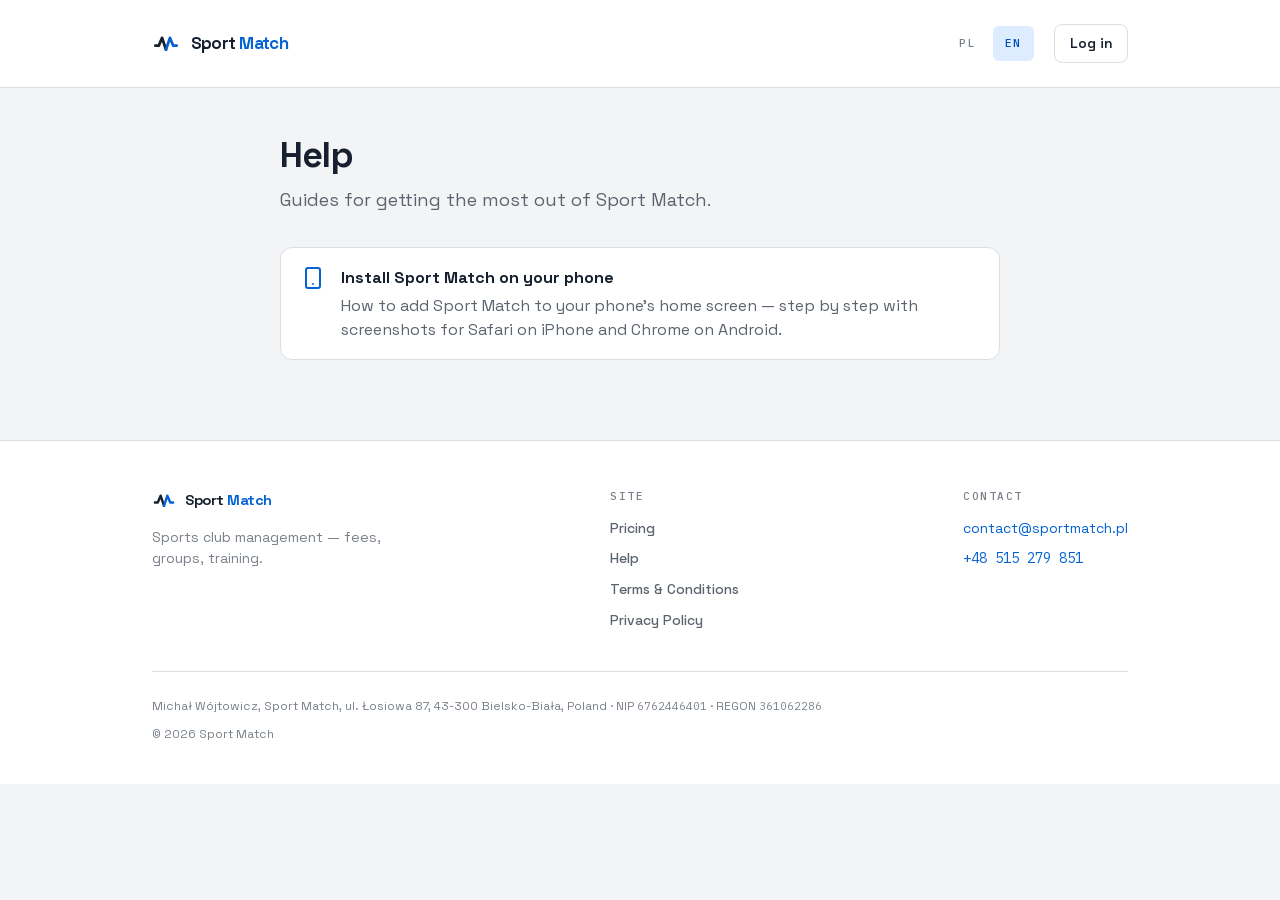
==== commit f337f7a4: "new domain" ====
--- a/help/index.html
+++ b/help/index.html
@@ -90,8 +90,8 @@
                 <div class="footer-contact">
                     <p class="col-label" lang="pl">Kontakt</p>
                     <p class="col-label" lang="en">Contact</p>
-                    <a href="mailto:kontakt@clubhq.cloud" lang="pl">kontakt@clubhq.cloud</a>
-                    <a href="mailto:contact@clubhq.cloud" lang="en">contact@clubhq.cloud</a>
+                    <a href="mailto:kontakt@sportmatch.pl" lang="pl">kontakt@sportmatch.pl</a>
+                    <a href="mailto:contact@sportmatch.pl" lang="en">contact@sportmatch.pl</a>
                     <a class="data-num" href="tel:+48515279851">+48 515 279 851</a>
                 </div>
             </div>
--- a/style.css
+++ b/style.css
@@ -1468,6 +1468,10 @@
 .help-landscape .help-steps[data-orientation="portrait"] { display: none; }
 .help-landscape .help-steps[data-orientation="landscape"] { display: grid; }
 
+/* Without this a grid item is at least as wide as its content, so a landscape
+   phone (35rem) would push the page sideways on a narrow screen. */
+.help-step { min-width: 0; }
+
 .help-step-head {
     display: flex;
     align-items: center;
@@ -1514,8 +1518,101 @@
     margin: 1rem 0 0 2.6rem;
 }
 
-.help-shot-frame {
+/* The screenshot inside a drawn phone. Every size is in cqi — a fraction of the
+   phone's own width — so the bezel, the screen corners and the camera keep their
+   proportions at any size. Proportions are the iPhone 17 (screen corner ≈ 13.7% of
+   its short side, Dynamic Island 125×37 pt at 11 pt from the top) and the Pixel 10
+   Pro (a punch-hole camera, which its landscape capture already shows as a black
+   band on the left). Landscape is the phone turned with its top to the left, as the
+   captures were: the camera moves to the left edge and the side buttons to the top
+   and bottom. */
+
+.help-device {
+    container-type: inline-size;
+    width: 17.5rem;
+    max-width: 100%;
+    padding: 1px 2px;          /* room for the side buttons */
+}
+
+.help-device--landscape { width: 35rem; }
+
+.help-device-body {
+    --bezel: 4.3cqi;
+    --radius: 12.8cqi;
+    --rim: #4a4a4e;
+    --button: #3a3a3e;
     position: relative;
+    padding: var(--bezel);
+    border-radius: calc(var(--radius) + var(--bezel));
+    background: #0b0b0c;
+    box-shadow:
+        0 0 0 max(1.5px, .55cqi) var(--rim),
+        var(--shadow-lg);
+}
+
+.help-device--iphone.help-device--landscape .help-device-body { --bezel: 2cqi; --radius: 6cqi; }
+.help-device--pixel .help-device-body { --bezel: 3.4cqi; --radius: 9cqi; --rim: #2e2e31; }
+.help-device--pixel.help-device--landscape .help-device-body { --bezel: 1.55cqi; --radius: 4cqi; }
+
+.help-device-screen {
+    position: relative;
+    overflow: hidden;
+    border-radius: var(--radius);
+    line-height: 0;
+    background: #000;
+}
+
+.help-device-screen img { display: block; width: 100%; height: auto; }
+
+/* Camera cut-out. */
+.help-device-camera {
+    position: absolute;
+    background: #000;
+    border-radius: 999px;
+    pointer-events: none;
+}
+
+.help-device--iphone.help-device--portrait .help-device-camera {
+    top: 1.26%; left: 50%; width: 31.1%; height: 4.23%;
+    transform: translateX(-50%);
+}
+
+.help-device--iphone.help-device--landscape .help-device-camera {
+    left: 1.26%; top: 50%; height: 31.1%; width: 4.23%;
+    transform: translateY(-50%);
+}
+
+.help-device--pixel.help-device--portrait .help-device-camera {
+    top: 1.5%; left: 50%; width: 3.4%; aspect-ratio: 1;
+    transform: translateX(-50%);
+}
+
+.help-device--pixel.help-device--landscape .help-device-camera {
+    left: 2.75%; top: 50%; height: 3.4%; aspect-ratio: 1;
+    transform: translate(-50%, -50%);
+}
+
+/* Side buttons: ::before is the power button, ::after the volume rocker. */
+.help-device-body::before,
+.help-device-body::after {
+    content: "";
+    position: absolute;
+    background: var(--button);
+    border-radius: 1cqi;
+}
+
+.help-device--portrait .help-device-body::before { right: -1.3cqi; top: 27%; width: 1cqi; height: 12%; }
+.help-device--portrait .help-device-body::after  { left: -1.3cqi;  top: 24%; width: 1cqi; height: 10%; }
+.help-device--pixel.help-device--portrait .help-device-body::before { top: 20%; height: 7%; }
+.help-device--pixel.help-device--portrait .help-device-body::after  { left: auto; right: -1.3cqi; top: 31%; height: 14%; }
+
+.help-device--landscape .help-device-body::before { top: -.6cqi; left: 27%; height: .45cqi; width: 12%; }
+.help-device--landscape .help-device-body::after  { bottom: -.6cqi; left: 24%; height: .45cqi; width: 10%; }
+.help-device--pixel.help-device--landscape .help-device-body::before { left: 20%; width: 7%; }
+.help-device--pixel.help-device--landscape .help-device-body::after  { bottom: auto; top: -.6cqi; left: 31%; width: 14%; }
+
+/* The home-screen result is a crop, not a whole screen, so it gets plain corners. */
+.help-shot-crop {
     display: inline-block;
     max-width: 100%;
     overflow: hidden;
@@ -1525,10 +1622,7 @@
     line-height: 0;
 }
 
-.help-shot img { display: block; max-width: 100%; height: auto; }
-.help-shot--portrait img { width: 17.5rem; }
-.help-shot--landscape img { width: 35rem; }
-.help-shot--home img { width: 15rem; }
+.help-shot-crop img { display: block; width: 15rem; max-width: 100%; height: auto; }
 
 .help-ring {
     position: absolute;
@@ -1546,7 +1640,7 @@
 
 @media (max-width: 40rem) {
     .help-shot { margin-left: 0; }
-    .help-shot--portrait img { width: 15rem; }
+    .help-device--portrait { width: 15rem; }
 }
 
 /* FAQ, footer actions, index -------------------------------------------------- */
